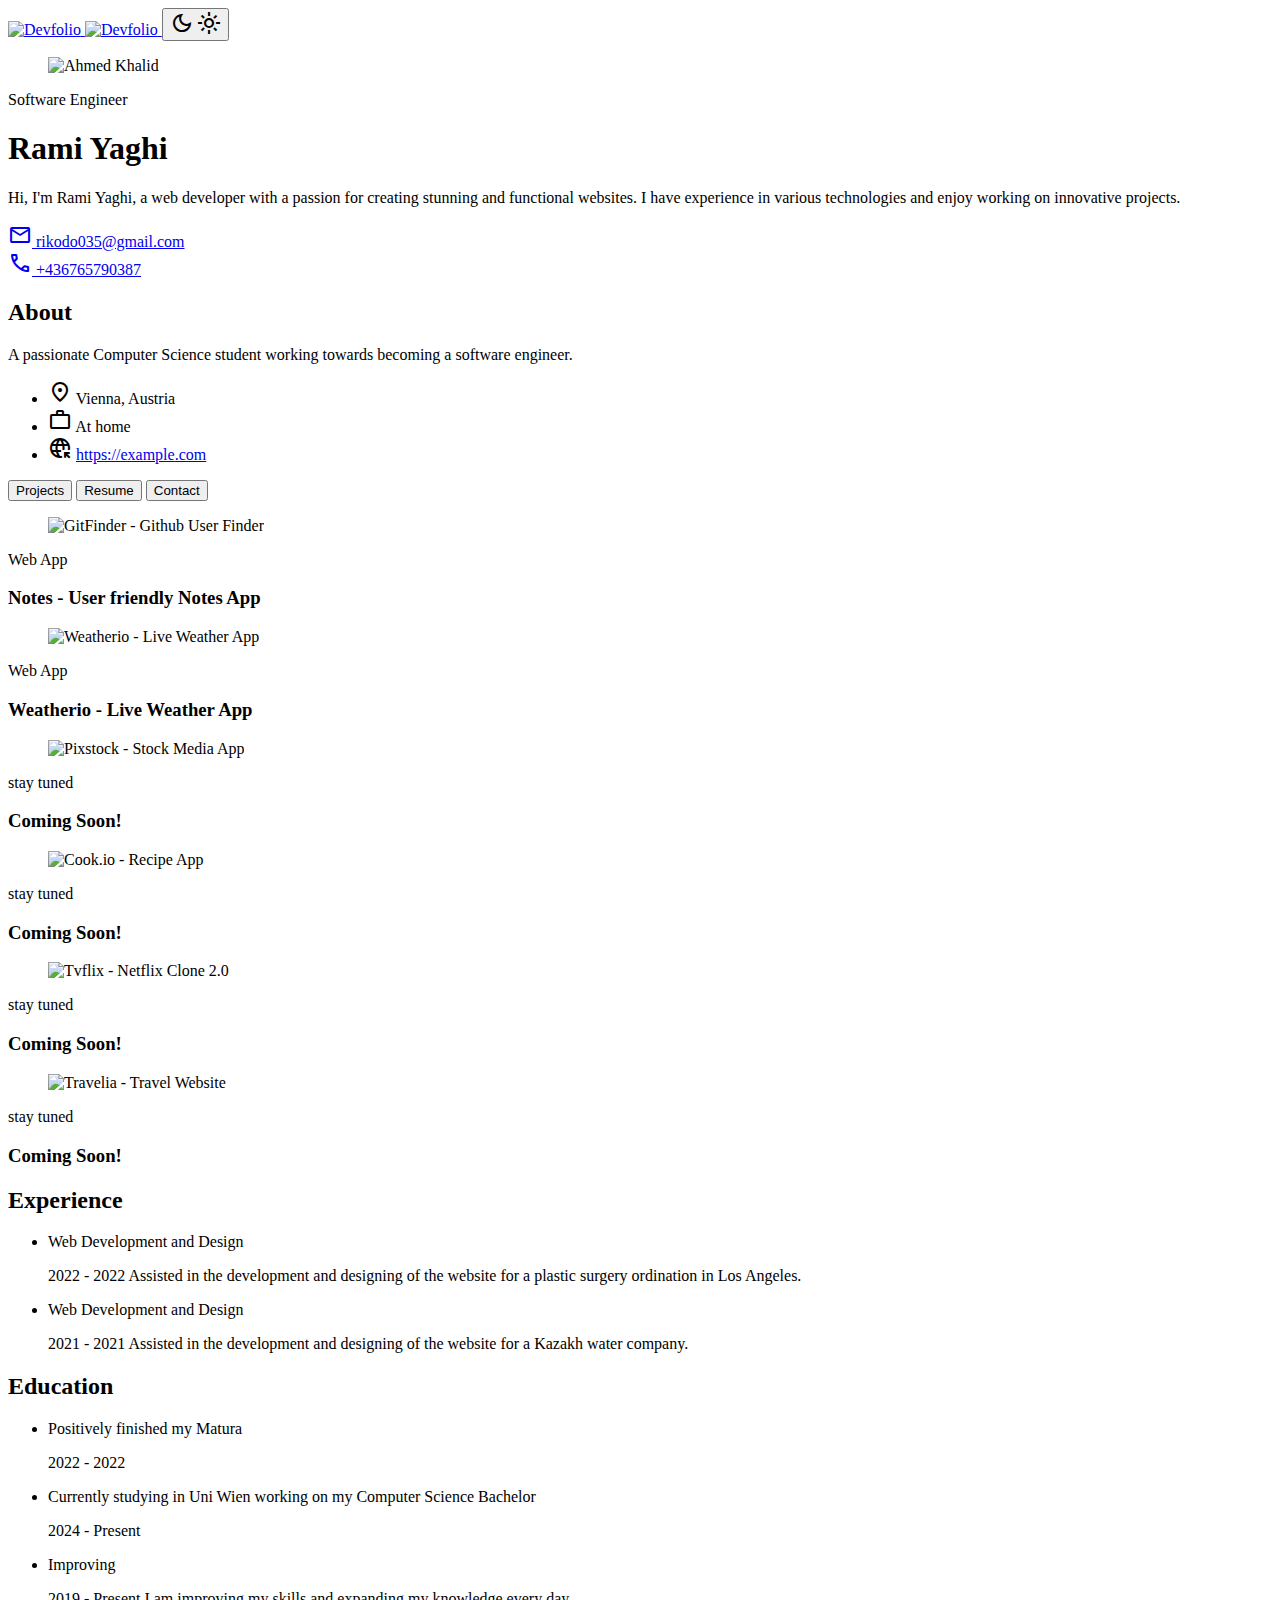
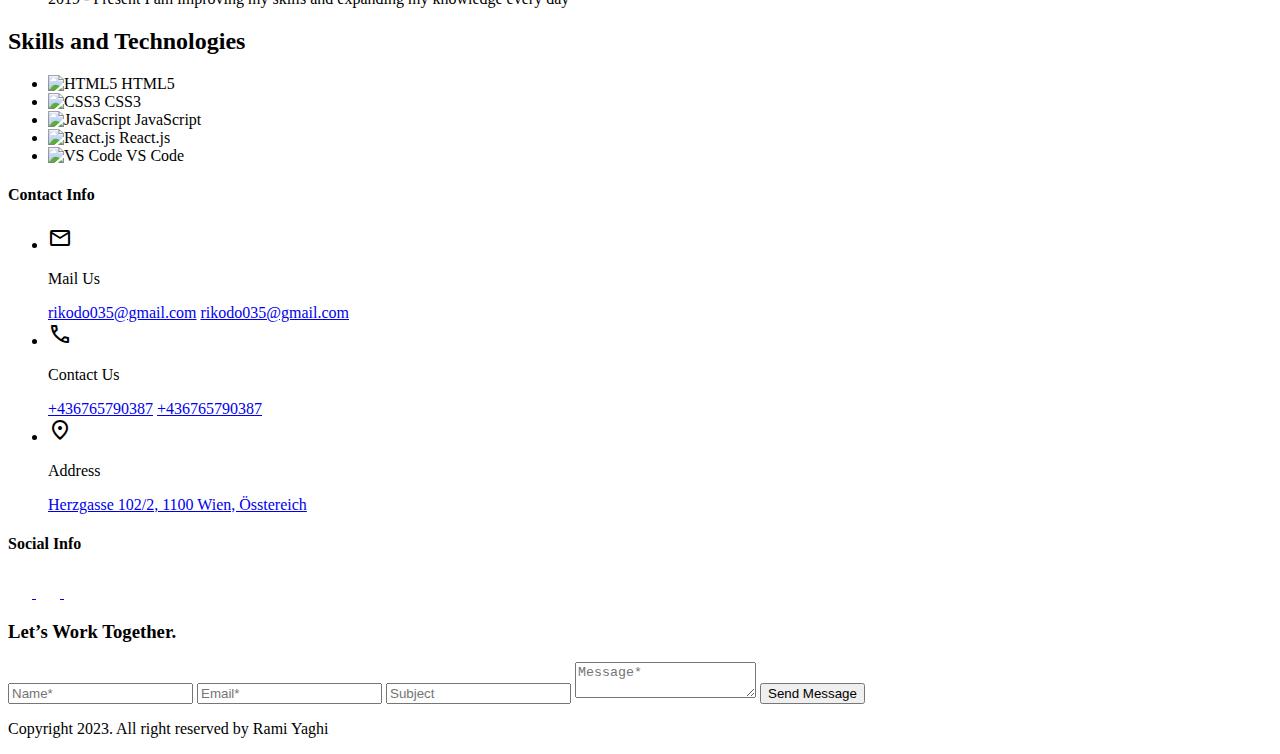
==== index.html @ af537afa "Add files via upload" ====
<!DOCTYPE html>
<html lang="en" data-theme="dark">

<head>
  <meta charset=" UTF-8">
  <meta name="viewport" content="width=device-width, initial-scale=1.0">

  <!-- 
    - meta tags
  -->
  <title>Devfolio - A software engineer portfolio</title>
  <meta name="title" content="Devfolio - A software engineer portfolio">
  <meta name="description" content="This is a personal portfolio made by Rami Yaghi">

  <!-- 
    - favicon
  -->
  <link rel="shortcut icon" href="./favicon.svg" type="image/svg+xml">

  <!-- 
    - google font link
  -->
  <link rel="preconnect" href="https://fonts.googleapis.com">
  <link rel="preconnect" href="https://fonts.gstatic.com" crossorigin>
  <link
    href="https://fonts.googleapis.com/css2?family=Noto+Sans:wght@400;500&family=Open+Sans:wght@400;500&display=swap"
    rel="stylesheet">

  <!-- 
    - material icon link
  -->
  <link rel="stylesheet"
    href="https://fonts.googleapis.com/css2?family=Material+Symbols+Outlined:opsz,wght,FILL,GRAD@24,400,0,0" />

  <!-- 
    - custom css link
  -->
  <link rel="stylesheet" href="./css/style.css">

</head>

<body>

  <!-- 
    - #TOP BAR
  -->

  <header class="topbar">

    <a href="#" class="logo">
      <img src="./assets/images/Logo_dark.png" alt="Devfolio" width="145" height="32" class="dark">
      <img src="./assets/images/Logo_light.png" alt="Devfolio" width="145" height="32" class="light">
    </a>

    <button class="icon-btn theme-btn" data-theme-btn>
      <span class="material-symbols-outlined dark" aria-hidden="true"> dark_mode </span>
      <span class="material-symbols-outlined light" aria-hidden="true"> light_mode </span>

      <div class="state-layer"></div>
    </button>

  </header>





  <main>
    <article>

      <!-- 
        - #HERO
      -->

      <section class="section hero">
        <div class="container">

          <figure class="hero-banner img-holder" style="--width: 240; --height: 240;">
            <img src="./20231201_135556.jpg" width="240" height="240" alt="Ahmed Khalid" class="img-cover">
          </figure>

          <div class="hero-content">

            <span class="label-large section-subtitle">Software Engineer</span>

            <h1 class="display-small">Rami Yaghi</h1>

            <p class="body-large section-text">
              Hi, I'm Rami Yaghi, a web developer with a passion for creating stunning and functional websites. I have experience in various technologies and enjoy working on innovative projects.
            </p>

            <div class="btn-wrapper">

              <a href="mailto:rikodo035@gmail.com" class="chip">
                <span class="material-symbols-outlined" aria-hidden="true"> mail </span>

                <span class="label-large">rikodo035@gmail.com</span>

                <div class="state-layer"></div>
              </a>

              <a href="tel:+436765790387" class="chip">
                <span class="material-symbols-outlined" aria-hidden="true"> call </span>

                <span class="label-large">+436765790387</span>

                <div class="state-layer"></div>
              </a>

            </div>

          </div>

        </div>
      </section>



      <!-- 
        - #MAIN CONTENT
      -->

      <div class="article">

        <div class="about-card">

          <h2 class="card-title title-medium">About</h2>

          <p class="body-medium card-text">
            A passionate Computer Science student working towards becoming a software engineer.
          </p>

          <ul class="about-list">

            <li class="list-item">
              <span class="material-symbols-outlined" aria-hidden="true"> location_on </span>

              <span class="label-medium">Vienna, Austria</span>
            </li>

            <li class="list-item">
              <span class="material-symbols-outlined" aria-hidden="true"> work </span>

              <span class="label-medium">At home</span>
            </li>

            <li class="list-item">
              <span class="material-symbols-outlined" aria-hidden="true"> captive_portal </span>

              <a href="https://example.com" class="label-medium">https://example.com</a>
            </li>

          </ul>

        </div>

        <div>

          <!-- 
            - #PRIMARY TABS
          -->

          <div class="primary-tabs">

            <button class="tab-btn active" data-tab-btn="project">
              <span class="tab-text title-small">Projects</span>

              <div class="state-layer"></div>
            </button>

            <button class="tab-btn" data-tab-btn="resume">
              <span class="tab-text title-small">Resume</span>

              <div class="state-layer"></div>
            </button>

            <button class="tab-btn" data-tab-btn="contact">
              <span class="tab-text title-small">Contact</span>

              <div class="state-layer"></div>
            </button>

          </div>





          <!-- 
            - #PORJECT
          -->

          <section class="section tab-content active" data-tab-content="project">
            <div class="container">

              <div class="project-list">

                <div class="card">

                  <figure class="card-banner img-holder" style="--width: 334; --height: 180;">
                    <img src="notes screenshot.png" alt="GitFinder - Github User Finder" width="334"
                      height="180" class="img-cover">
                  </figure>

                  <div class="card-content">
                    <span class="label-large card-subtitle">Web App</span>

                    <h3 class="title-large card-title">Notes - User friendly Notes App</h3>
                  </div>

                  <a href="Notekeeperr/index.html" class="state-layer"></a>

                </div>

                <div class="card">

                  <figure class="card-banner img-holder" style="--width: 334; --height: 180;">
                    <img src="Screenshot 2024-06-15 194750.png" alt="Weatherio - Live Weather App" width="334" height="180"
                      class="img-cover">
                  </figure>

                  <div class="card-content">
                    <span class="label-large card-subtitle">Web App</span>

                    <h3 class="title-large card-title">Weatherio - Live Weather App</h3>
                  </div>

                  <a href="weatherio/index.html" class="state-layer"></a>

                </div>

                <div class="card">

                  <figure class="card-banner img-holder" style="--width: 334; --height: 180;">
                    <img src="coming soon.jpg" alt="Pixstock - Stock Media App" width="334" height="180"
                      class="img-cover">
                  </figure>

                  <div class="card-content">
                    <span class="label-large card-subtitle">stay tuned</span>

                    <h3 class="title-large card-title">Coming Soon!</h3>
                  </div>

                  <a href="#" class="state-layer"></a>

                </div>

                <div class="card">

                  <figure class="card-banner img-holder" style="--width: 334; --height: 180;">
                    <img src="coming soon.jpg" alt="Cook.io - Recipe App" width="334" height="180"
                      class="img-cover">
                  </figure>

                  <div class="card-content">
                    <span class="label-large card-subtitle">stay tuned</span>

                    <h3 class="title-large card-title">Coming Soon!</h3>
                  </div>

                  <a href="#" class="state-layer"></a>

                </div>

                <div class="card">

                  <figure class="card-banner img-holder" style="--width: 334; --height: 180;">
                    <img src="coming soon.jpg" alt="Tvflix - Netflix Clone 2.0" width="334" height="180"
                      class="img-cover">
                  </figure>

                  <div class="card-content">
                    <span class="label-large card-subtitle">stay tuned</span>

                    <h3 class="title-large card-title">Coming Soon!</h3>
                  </div>

                  <a href="#" class="state-layer"></a>

                </div>

                <div class="card">

                  <figure class="card-banner img-holder" style="--width: 334; --height: 180;">
                    <img src="coming soon.jpg" alt="Travelia - Travel Website" width="334" height="180"
                      class="img-cover">
                  </figure>

                  <div class="card-content">
                    <span class="label-large card-subtitle">stay tuned</span>

                    <h3 class="title-large card-title">Coming Soon!</h3>
                  </div>

                  <a href="#" class="state-layer"></a>

                </div>

              </div>

            </div>
          </section>





          <!-- 
            - #RESUME
          -->

          <section class="section tab-content resume-tab" data-tab-content="resume">
            <div class="container">

              <h2 class="section-title title-small">Experience</h2>

              <ul class="list">

                <li class="resume-item">
                  <div class="resume-card">

                    <p class="body-large">Web Development and Design</p>

                    <span class="label-medium card-subtitle">2022 - 2022</span>

                    <span class="body-medium card-text">Assisted in the development and designing of the website for a plastic surgery ordination in Los Angeles.</span>

                  </div>
                </li>

                <li class="resume-item">
                  <div class="resume-card">

                    <p class="body-large">Web Development and Design</p>

                    <span class="label-medium card-subtitle">2021 - 2021</span>

                    <span class="body-medium card-text">
                      Assisted in the development and designing of the website for a Kazakh water company.
                    </span>

                  </div>
                </li>

              </ul>

              <h2 class="section-title title-small">Education</h2>

              <ul class="list">

                <li class="resume-item">
                  <div class="resume-card">

                    <p class="body-large">
                      Positively finished my Matura
                    </p>

                    <span class="label-medium card-subtitle">2022 - 2022</span>

                  </div>
                </li>

                <li class="resume-item">
                  <div class="resume-card">

                    <p class="body-large">
                     Currently studying in Uni Wien working on my Computer Science Bachelor
                    </p>

                    <span class="label-medium card-subtitle">2024 - Present</span>

                  </div>
                </li>

                <li class="resume-item">
                  <div class="resume-card">

                    <p class="body-large">
                      Improving
                    </p>

                    <span class="label-medium card-subtitle">2019 - Present</span>

                    <span class="body-medium card-text">I am improving my skills and expanding my knowledge every day</span>

                  </div>
                </li>

              </ul>

              <h2 class="section-title title-small">Skills and Technologies</h2>

              <ul class="resume-bottom-list">

                <li class="resume-bottom-item">
                  <img src="./assets/images/html5.svg" width="28" height="28" loading="lazy" alt="HTML5" class="icon">

                  <span class="label-medium">HTML5</span>
                </li>

                <li class="resume-bottom-item">
                  <img src="./assets/images/css3.svg" width="28" height="28" loading="lazy" alt="CSS3" class="icon">

                  <span class="label-medium">CSS3</span>
                </li>

                <li class="resume-bottom-item">
                  <img src="./assets/images/javascript.svg" width="28" height="28" loading="lazy" alt="JavaScript"
                    class="icon">

                  <span class="label-medium">JavaScript</span>
                </li>

                <li class="resume-bottom-item">
                  <img src="./assets/images/react.js.svg" width="28" height="28" loading="lazy" alt="React.js"
                    class="icon">

                  <span class="label-medium">React.js</span>
                </li>

                <!--

                <li class="resume-bottom-item">
                  <img src="./assets/images/node.js.svg" width="28" height="28" loading="lazy" alt="Node.js"
                    class="icon">

                  <span class="label-medium">Node.js</span>
                </li>

                <li class="resume-bottom-item">
                  <img src="./assets/images/github.svg" width="28" height="28" loading="lazy" alt="GitHub" class="icon">

                  <span class="label-medium">GitHub</span>
                </li>

                <li class="resume-bottom-item">
                  <img src="./assets/images/mongoDB.svg" width="28" height="28" loading="lazy" alt="MongoDB"
                    class="icon">

                  <span class="label-medium">MongoDB</span>
                </li>

                -->

                <li class="resume-bottom-item">
                  <img src="./assets/images/VS_code.svg" width="28" height="28" loading="lazy" alt="VS Code"
                    class="icon">

                  <span class="label-medium">VS Code</span>
                </li>

              </ul>

            </div>
          </section>





          <!-- 
            - #CONTACT
          -->

          <section class="section tab-content contact-tab" data-tab-content="contact">
            <div class="container">

              <div class="contact-info">

                <h4 class="section-title title-small">Contact Info</h4>

                <ul class="contact-info-list">

                  <li class="contact-info-item">

                    <div class="icon-box">
                      <span class="material-symbols-outlined" aria-hidden="true"> mail </span>
                    </div>

                    <div class="info-content">

                      <p class="label-small info-title">Mail Us</p>

                      <a href="mailto:khalid@techgulf.com" class="label-small info-text">rikodo035@gmail.com</a>

                      <a href="mailto:khalid@service.com" class="label-small info-text">rikodo035@gmail.com</a>

                    </div>

                  </li>

                  <li class="contact-info-item">

                    <div class="icon-box">
                      <span class="material-symbols-outlined" aria-hidden="true"> call </span>
                    </div>

                    <div class="info-content">

                      <p class="label-small info-title">Contact Us</p>

                      <a href="tel:+2382395632498" class="label-small info-text">+436765790387</a>

                      <a href="tel:+2323982609238" class="label-small info-text">+436765790387</a>

                    </div>

                  </li>

                  <li class="contact-info-item">

                    <div class="icon-box">
                      <span class="material-symbols-outlined" aria-hidden="true"> location_on </span>
                    </div>

                    <div class="info-content">

                      <p class="label-small info-title">Address</p>

                      <a href="#" class="label-small info-text">Herzgasse 102/2, 1100 Wien, Össtereich</a>

                    </div>

                  </li>

                </ul>

                <h4 class="title-small">Social Info</h4>

                <div class="social-list">

                  <a href="#" class="social-item">
                    <svg width="24" height="24" viewBox="0 0 24 24" fill="none" xmlns="http://www.w3.org/2000/svg">
                      <path
                        d="M0.473114 19.5949C2.71038 21.0092 5.30432 21.7567 7.95111 21.7499C11.8611 21.7499 15.4441 20.2479 18.0411 17.5209C20.5261 14.9109 21.8931 11.4039 21.8251 7.84489C22.7671 7.03889 23.8751 5.49989 23.8751 3.99989C23.8752 3.86772 23.8403 3.73787 23.7741 3.6235C23.7078 3.50914 23.6125 3.41431 23.4978 3.34864C23.3831 3.28296 23.253 3.24876 23.1209 3.24951C22.9887 3.25026 22.8591 3.28592 22.7451 3.35289C21.8601 3.87289 21.0531 4.00889 20.2231 3.77589C18.5281 2.12389 16.0051 1.77589 13.8791 2.92189C12.0211 3.92189 10.9881 5.75189 11.0811 7.75189C7.93042 7.36754 5.04621 5.79215 3.02011 3.34889C2.94318 3.2558 2.8449 3.18267 2.73363 3.13571C2.62237 3.08875 2.50141 3.06936 2.38104 3.07917C2.26067 3.08899 2.14445 3.12773 2.04226 3.1921C1.94008 3.25647 1.85495 3.34456 1.79411 3.44889C0.820114 5.11689 0.830114 7.04989 1.67711 8.61089C1.49365 8.6414 1.32712 8.73647 1.20757 8.87894C1.08802 9.02141 1.02331 9.20191 1.02511 9.38789C1.02767 10.147 1.19358 10.8967 1.51159 11.5861C1.8296 12.2754 2.29225 12.8882 2.86811 13.3829C2.7659 13.481 2.69361 13.6061 2.65963 13.7436C2.62564 13.8811 2.63136 14.0255 2.67611 14.1599C2.92094 14.8903 3.31964 15.5596 3.84529 16.1227C4.37094 16.6857 5.0113 17.1295 5.72311 17.4239C4.24373 18.1297 2.59555 18.4049 0.967114 18.2179C0.183114 18.1119 -0.203886 19.1659 0.473114 19.5949ZM8.15611 17.6809C8.71711 17.2499 8.41912 16.3519 7.71511 16.3369C7.11476 16.3242 6.5254 16.1734 5.99268 15.8963C5.45995 15.6192 4.99818 15.2232 4.64311 14.7389C4.989 14.7179 5.33198 14.663 5.66711 14.5749C6.42811 14.3689 6.39211 13.2709 5.61911 13.1159C4.94279 12.9805 4.31525 12.6659 3.80211 12.205C3.28896 11.7441 2.90906 11.1539 2.70211 10.4959C3.07911 10.5889 3.46311 10.6409 3.84611 10.6479C4.60511 10.6519 4.89211 9.67889 4.27311 9.27189C2.87811 8.35289 2.28311 6.72989 2.67711 5.20389C5.13146 7.68603 8.42756 9.15727 11.9141 9.32689C12.0298 9.33266 12.1453 9.3115 12.2515 9.26508C12.3577 9.21866 12.4516 9.14824 12.5259 9.05937C12.6003 8.97049 12.653 8.86558 12.6799 8.75288C12.7068 8.64018 12.7072 8.52277 12.6811 8.40989C12.2061 6.35089 13.3561 4.90789 14.5911 4.24289C15.8131 3.58289 17.7751 3.37689 19.2791 4.95489C19.7261 5.42589 21.2341 5.44389 22.0011 5.26489C21.6571 5.91289 21.1281 6.52789 20.6331 6.87389C20.5293 6.9466 20.4455 7.04444 20.3897 7.15829C20.3339 7.27213 20.3079 7.39826 20.3141 7.52489C20.4751 10.8099 19.2511 14.0759 16.9561 16.4849C14.6441 18.9119 11.4471 20.2489 7.95211 20.2489C6.56211 20.2489 5.19911 20.0229 3.91111 19.5869C5.45111 19.2889 6.91411 18.6369 8.15611 17.6809Z"
                        style="fill: var(--on-surface-variant)" />
                    </svg>

                  </a>

                  <a href="#" class="social-item">
                    <svg width="24" height="24" viewBox="0 0 24 24" fill="none" xmlns="http://www.w3.org/2000/svg">
                      <g clip-path="url(#clip0_66_1649)">
                        <path
                          d="M0.184072 10.462C-0.594929 15.368 1.58507 21.285 8.30707 23.468C8.42707 23.49 8.53807 23.5 8.64207 23.5C9.42407 23.5 9.96207 22.918 9.96207 22.2C9.86507 21.677 10.3451 19.558 9.04207 19.843C6.52307 20.379 6.22107 18.972 5.83707 18.236C6.92307 19.63 8.55507 19.595 9.78607 19.055C10.4691 18.755 10.1121 17.991 10.4361 17.712C10.5468 17.6167 10.6273 17.4911 10.6677 17.3507C10.7081 17.2103 10.7065 17.0611 10.6633 16.9216C10.6201 16.782 10.537 16.6581 10.4244 16.5651C10.3117 16.4721 10.1743 16.414 10.0291 16.398C7.71507 16.143 5.57207 15.397 5.57207 11.696C5.57207 9.52797 7.07707 9.33397 6.66207 8.42697C6.64707 8.39397 6.32907 7.67297 6.61707 6.57797C8.03607 6.83997 8.68907 7.85797 9.37007 7.67497C11.0571 7.21497 12.9141 7.21497 14.6001 7.67497C15.3041 7.86397 15.8071 6.87397 17.3381 6.57197C17.7791 8.22597 16.8651 8.62997 17.4411 9.24897C18.0731 9.92897 18.3941 10.752 18.3941 11.696C18.3941 17.26 13.6771 15.653 13.2931 16.916C13.2501 17.0565 13.2495 17.2065 13.2913 17.3474C13.3331 17.4882 13.4155 17.6136 13.5281 17.708C14.1381 18.221 14.0581 19.538 13.9931 20.597C13.9261 21.695 13.8681 22.642 14.4751 23.176C14.6891 23.366 15.0701 23.569 15.7591 23.429C22.3931 21.298 24.5891 15.407 23.8221 10.512C21.7261 -2.85603 2.29607 -2.84003 0.184072 10.462ZM8.45407 21.44L8.45807 21.945C7.95288 21.7709 7.46008 21.5628 6.98307 21.322C7.40807 21.431 7.89607 21.478 8.45407 21.44ZM8.82407 17.74L8.80907 17.82C7.95607 18.072 7.30007 17.821 6.85207 17.068L6.85107 17.066C7.53107 17.43 8.23207 17.626 8.82407 17.74ZM12.0001 1.99997C23.8331 1.99997 26.5021 18.267 15.4691 21.941C15.4311 21.644 15.4661 21.084 15.4901 20.689C15.5481 19.738 15.6161 18.63 15.2771 17.704C20.3651 16.645 20.7901 11.058 18.8311 8.56897C19.0741 7.61697 18.9761 5.37997 18.1021 5.10597C17.8961 5.04097 16.7971 4.80197 14.6651 6.14297C12.9023 5.72648 11.0668 5.72648 9.30407 6.14297C8.24007 5.47597 5.84207 4.39097 5.38207 5.54297C4.84807 6.88497 4.97507 7.96997 5.13407 8.57297C3.39507 10.777 3.91607 14.467 5.66807 16.199C4.67507 15.724 3.30707 15.562 3.01207 16.513C2.68907 17.55 3.92407 17.424 4.69107 19.317C4.76407 19.553 4.89907 19.83 5.10607 20.105C-1.70493 14.54 1.58107 1.99997 12.0001 1.99997Z"
                          style="fill: var(--on-surface-variant)" />
                      </g>
                      <defs>
                        <clipPath id="clip0_66_1649">
                          <rect width="24" height="24" fill="white" />
                        </clipPath>
                      </defs>
                    </svg>

                  </a>

                  <a href="#" class="social-item">
                    <svg width="24" height="24" viewBox="0 0 24 24" fill="none" xmlns="http://www.w3.org/2000/svg">
                      <g clip-path="url(#clip0_66_1657)">
                        <mask id="mask0_66_1657" style="mask-type:luminance" maskUnits="userSpaceOnUse" x="0" y="0"
                          width="24" height="24">
                          <path d="M0 7.05719e-05H23.9999V24H0V7.05719e-05Z" fill="white" />
                        </mask>
                        <g mask="url(#mask0_66_1657)">
                          <path
                            d="M23.062 12C23.0596 12.9866 23.0485 13.9731 23.035 14.9596C23.0187 16.1498 23.0003 17.3405 22.7018 18.5103C22.3888 19.7371 21.7715 20.795 20.811 21.5783C19.7989 22.4036 18.5755 22.8375 17.2552 22.9178C15.5039 23.0243 13.7519 23.0664 12 23.0622C10.248 23.0664 8.496 23.0243 6.7448 22.9178C5.42443 22.8375 4.20109 22.4036 3.18897 21.5783C2.2285 20.795 1.61116 19.7371 1.29813 18.5103C0.999629 17.3405 0.981255 16.1498 0.964989 14.9596C0.951489 13.9731 0.940285 12.9866 0.937988 12C0.940285 11.0135 0.951489 10.0269 0.964989 9.04045C0.981255 7.85025 0.999629 6.65954 1.29813 5.48973C1.61116 4.26301 2.2285 3.20505 3.18897 2.42182C4.20109 1.59644 5.42443 1.16262 6.7448 1.08232C8.496 0.97582 10.248 0.933726 12 0.937851C13.7519 0.933726 15.5039 0.97582 17.2552 1.08232C18.5755 1.16262 19.7989 1.59644 20.811 2.42182C21.7715 3.20505 22.3888 4.26301 22.7018 5.48973C23.0003 6.65954 23.0187 7.85025 23.035 9.04045C23.0485 10.0269 23.0596 11.0135 23.062 12Z"
                            style="stroke: var(--on-surface-variant)" stroke-width="1.5" stroke-miterlimit="10" />
                          <path
                            d="M16.875 12C16.875 14.7183 14.6714 16.9219 11.9531 16.9219C9.23484 16.9219 7.03125 14.7183 7.03125 12C7.03125 9.28174 9.23484 7.07815 11.9531 7.07815C14.6714 7.07815 16.875 9.28174 16.875 12Z"
                            style="stroke: var(--on-surface-variant)" stroke-width="1.5" stroke-miterlimit="10" />
                          <path
                            d="M19.875 5.67188C19.875 6.4485 19.2454 7.07812 18.4687 7.07812C17.6921 7.07812 17.0625 6.4485 17.0625 5.67188C17.0625 4.89526 17.6921 4.26563 18.4687 4.26563C19.2454 4.26563 19.875 4.89526 19.875 5.67188Z"
                            style="fill: var(--on-surface-variant)" />
                        </g>
                      </g>
                      <defs>
                        <clipPath id="clip0_66_1657">
                          <rect width="24" height="24" fill="white" />
                        </clipPath>
                      </defs>
                    </svg>
                  </a>

                </div>

              </div>

              <div class="contact-form">

                <h3 class="title-large">Let’s Work Together.</h3>

                <form action="" method="post" class="input-wrapper">

                  <input type="text" name="name" placeholder="Name*" required class="input-field">

                  <input type="email" name="email" placeholder="Email*" required class="input-field">

                  <input type="text" name="subject" placeholder="Subject" class="input-field">

                  <textarea name="message" placeholder="Message*" required class="textarea"></textarea>

                  <button class="btn" type="submit">
                    <span class="label-large">Send Message</span>

                    <div class="state-layer"></div>
                  </button>

                </form>

              </div>

            </div>
          </section>

        </div>

      </div>

    </article>
  </main>





  <!-- 
    - #FOOTER
  -->

  <footer class="footer">
    <div class="container">

      <p class="body-medium">Copyright 2023. All right reserved by Rami Yaghi</p>

    </div>
  </footer>





  <!-- 
    - custom js link
  -->
  <script src="./js/script.js"></script>

</body>

</html>
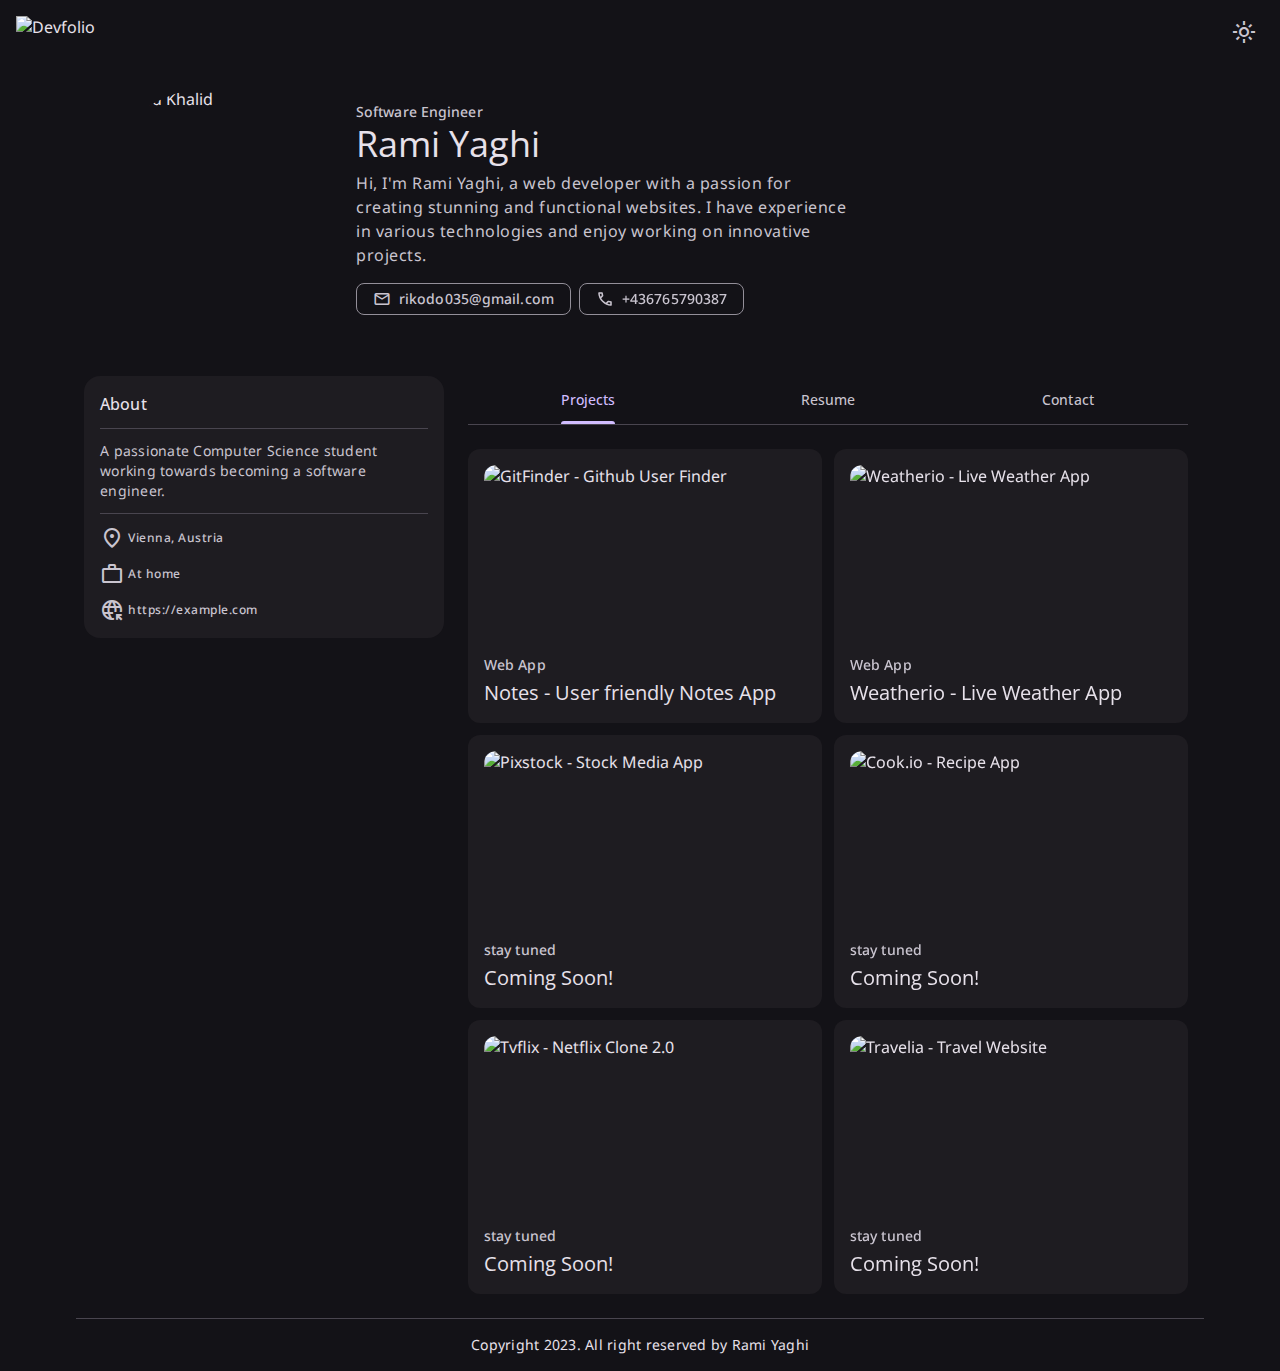
==== commit 44841cb8: "Update index.html" ====
--- a/index.html
+++ b/index.html
@@ -35,7 +35,7 @@
   <!-- 
     - custom css link
   -->
-  <link rel="stylesheet" href="./css/style.css">
+  <link rel="stylesheet" href="style.css">
 
 </head>
 
@@ -647,4 +647,4 @@
 
 </body>
 
-</html>+</html>
--- a/style.css
+++ b/style.css
@@ -0,0 +1,881 @@
+/*-----------------------------------*\
+  #style.css
+\*-----------------------------------*/
+
+
+
+
+
+
+/*-----------------------------------*\
+  #CUSTOM PROPERTY
+\*-----------------------------------*/
+
+:root {
+
+  /**
+   * COLORS
+   */
+
+  /* light theme */
+  --background-light: hsl(293, 100%, 98%);
+  --on-background-light: hsl(264, 8%, 12%);
+  --surface-light: hsl(293, 100%, 98%);
+  --on-surface-light: hsl(264, 8%, 12%);
+  --on-surface-variant-light: hsl(264, 7%, 29%);
+  --surface-container-low-light: hsl(278, 44%, 96%);
+  --surface-container-light: hsl(276, 38%, 95%);
+  --surface-bright-light: hsl(293, 100%, 98%);
+  --primary-light: hsl(256, 34%, 48%);
+  --on-primary-light: hsl(0, 0%, 100%);
+  --outline-light: hsl(270, 4%, 47%);
+  --outline-variant-light: hsl(270, 11%, 79%);
+
+  /* dark theme */
+  --background-dark: hsl(260, 14%, 8%);
+  --on-background-dark: hsl(280, 17%, 90%);
+  --surface-dark: hsl(260, 14%, 8%);
+  --on-surface-dark: hsl(280, 17%, 90%);
+  --on-surface-variant-dark: hsl(270, 11%, 79%);
+  --surface-container-low-dark: hsl(264, 8%, 12%);
+  --surface-container-dark: hsl(257, 10%, 14%);
+  --surface-bright-dark: hsl(270, 5%, 23%);
+  --primary-dark: hsl(258, 100%, 87%);
+  --on-primary-dark: hsl(259, 58%, 28%);
+  --outline-dark: hsl(264, 5%, 58%);
+  --outline-variant-dark: hsl(264, 7%, 29%);
+
+  /**
+   * TYPOGRAPHY
+   */
+
+  /* font family */
+  --font-primary: 'Open Sans', sans-serif;
+  --font-secondary: 'Noto Sans', sans-serif;
+
+  /* font size */
+  --base-font-size: 62.5%;
+  --display-large: 5.7rem;
+  --display-medium: 4.5rem;
+  --display-small: 3.6rem;
+  --headline-large: 3.2rem;
+  --headline-medium: 2.8rem;
+  --headline-small: 2.4rem;
+  --title-large: 2rem;
+  --title-medium: 1.6rem;
+  --title-small: 1.4rem;
+  --label-large: 1.4rem;
+  --label-medium: 1.2rem;
+  --label-small: 1.1rem;
+  --body-large: 1.6rem;
+  --body-medium: 1.4rem;
+  --body-small: 1.2rem;
+
+  /* font weight */
+  --weight-regular: 400;
+  --weight-medium: 500;
+
+  /**
+   * BORDER RADIUS
+   */
+
+  --radius-extra-small: 4px;
+  --radius-small: 8px;
+  --radius-medium: 12px;
+  --radius-large: 16px;
+  --radius-full: 500px;
+  --radius-circle: 50%;
+
+  /**
+   * BOX SHADOW
+   */
+
+  --elevation-1: 0px 1px 3px 1px #00000026, 0px 1px 2px 0px #0000004d;
+
+  /**
+   * OTHER
+   */
+
+  --section-padding: 24px;
+  --top-bar-height: 64px;
+
+}
+
+[data-theme="light"] {
+
+  color-scheme: light;
+
+  --background: var(--background-light);
+  --on-background: var(--on-background-light);
+  --surface: var(--surface-light);
+  --on-surface: var(--on-surface-light);
+  --on-surface-variant: var(--on-surface-variant-light);
+  --surface-container-low: var(--surface-container-low-light);
+  --surface-container: var(--surface-container-light);
+  --surface-bright: var(--surface-bright-light);
+  --primary: var(--primary-light);
+  --on-primary: var(--on-primary-light);
+  --outline: var(--outline-light);
+  --outline-variant: var(--outline-variant-light);
+
+}
+
+[data-theme="dark"] {
+
+  color-scheme: dark;
+
+  --background: var(--background-dark);
+  --on-background: var(--on-background-dark);
+  --surface: var(--surface-dark);
+  --on-surface: var(--on-surface-dark);
+  --on-surface-variant: var(--on-surface-variant-dark);
+  --surface-container-low: var(--surface-container-low-dark);
+  --surface-container: var(--surface-container-dark);
+  --surface-bright: var(--surface-bright-dark);
+  --primary: var(--primary-dark);
+  --on-primary: var(--on-primary-dark);
+  --outline: var(--outline-dark);
+  --outline-variant: var(--outline-variant-dark);
+
+}
+
+@media (prefers-reduced-motion: no-preference) {
+
+  :root {
+
+    /**
+     * TRANSITION
+     */
+
+    /* duration */
+    --motion-duration-short-1: 100ms;
+
+    /* easing */
+    --motion-easing-linear: cubic-bezier(0, 0, 1, 1);
+
+  }
+
+}
+
+
+
+
+
+/*-----------------------------------*\
+  #RESET
+\*-----------------------------------*/
+
+*,
+*::before,
+*::after {
+  margin: 0;
+  padding: 0;
+  box-sizing: border-box;
+}
+
+li { list-style: none; }
+
+a,
+img,
+span,
+input,
+button,
+textarea { display: block; }
+
+a {
+  color: inherit;
+  text-decoration: none;
+}
+
+img { height: auto; }
+
+input,
+button,
+textarea {
+  background: none;
+  border: none;
+  font: inherit;
+}
+
+input,
+textarea { width: 100%; }
+
+button { cursor: pointer; }
+
+textarea { resize: none; }
+
+html {
+  font-family: var(--font-secondary);
+  font-size: var(--base-font-size);
+  scroll-behavior: smooth;
+}
+
+body {
+  background-color: var(--background);
+  color: var(--on-background);
+  font-size: var(--body-large);
+}
+
+
+
+
+
+/*-----------------------------------*\
+  #TYPOGRAPHY
+\*-----------------------------------*/
+
+.display-large {
+  font-family: var(--font-primary);
+  font-size: var(--display-large);
+  font-weight: var(--weight-regular);
+  line-height: 64px;
+  letter-spacing: -0.25px;
+}
+
+.display-medium {
+  font-family: var(--font-primary);
+  font-size: var(--display-medium);
+  font-weight: var(--weight-regular);
+  line-height: 52px;
+}
+
+.display-small {
+  font-family: var(--font-primary);
+  font-size: var(--display-small);
+  font-weight: var(--weight-regular);
+  line-height: 44px;
+}
+
+.headline-large {
+  font-family: var(--font-primary);
+  font-size: var(--headline-large);
+  font-weight: var(--weight-regular);
+  line-height: 40px;
+}
+
+.headline-medium {
+  font-family: var(--font-primary);
+  font-size: var(--headline-medium);
+  font-weight: var(--weight-regular);
+  line-height: 36px;
+}
+
+.headline-small {
+  font-family: var(--font-primary);
+  font-size: var(--headline-small);
+  font-weight: var(--weight-regular);
+  line-height: 32px;
+}
+
+.title-large {
+  font-family: var(--font-primary);
+  font-size: var(--title-large);
+  font-weight: var(--weight-regular);
+  line-height: 28px;
+}
+
+.title-medium {
+  font-family: var(--font-primary);
+  font-size: var(--title-medium);
+  font-weight: var(--weight-medium);
+  line-height: 24px;
+  letter-spacing: 0.15px;
+}
+
+.title-small {
+  font-family: var(--font-primary);
+  font-size: var(--title-small);
+  font-weight: var(--weight-medium);
+  line-height: 20px;
+  letter-spacing: 0.1px;
+}
+
+.body-large {
+  font-size: var(--body-large);
+  font-weight: var(--weight-regular);
+  line-height: 24px;
+  letter-spacing: 0.5px;
+}
+
+.body-medium {
+  font-size: var(--body-medium);
+  font-weight: var(--weight-regular);
+  line-height: 20px;
+  letter-spacing: 0.25px;
+}
+
+.body-small {
+  font-size: var(--body-small);
+  font-weight: var(--weight-regular);
+  line-height: 16px;
+  letter-spacing: 0.4px;
+}
+
+.label-large {
+  font-size: var(--label-large);
+  font-weight: var(--weight-medium);
+  line-height: 20px;
+  letter-spacing: 0.1px;
+}
+
+.label-medium {
+  font-size: var(--label-medium);
+  font-weight: var(--weight-medium);
+  line-height: 16px;
+  letter-spacing: 0.5px;
+}
+
+.label-small {
+  font-size: var(--label-small);
+  font-weight: var(--weight-medium);
+  line-height: 16px;
+  letter-spacing: 0.5px;
+}
+
+
+
+
+
+/*-----------------------------------*\
+  #REUSED STYLE
+\*-----------------------------------*/
+
+.material-symbols-outlined {
+  width: 1em;
+  height: 1em;
+  display: block;
+  font-variation-settings: 
+  'FILL' 0,
+  'wght' 400,
+  'GRAD' 0,
+  'opsz' 24;
+}
+
+:has(> .state-layer) {
+  position: relative;
+  overflow: hidden;
+  z-index: 1;
+}
+
+.state-layer {
+  position: absolute;
+  inset: 0;
+  background-color: var(--state-layer-bg);
+  transition: var(--motion-duration-short-1) var(--motion-easing-linear);
+  opacity: 0;
+}
+
+:has(> .state-layer):hover .state-layer { opacity: 0.08; }
+
+:has(> .state-layer):is(:focus, :focus-visible, :active) .state-layer {
+  opacity: 0.12;
+}
+
+.section { padding-block: var(--section-padding); }
+
+.container { padding-inline: 16px; }
+
+.img-holder {
+  aspect-ratio: var(--width) / var(--height);
+  background-color: transparent;
+  overflow: hidden;
+}
+
+.img-cover {
+  width: 100%;
+  height: 100%;
+  object-fit: cover;
+}
+
+.tab-content:not(.active) { display: none; }
+
+.section-title { margin-block-end: 16px; }
+
+
+
+
+
+/*-----------------------------------*\
+  #COMPONENT
+\*-----------------------------------*/
+
+/**
+ * BUTTON
+ */
+
+.icon-btn {
+  width: 40px;
+  height: 40px;
+  display: grid;
+  place-items: center;
+}
+
+.btn {
+  height: 40px;
+  display: grid;
+  place-items: center;
+  padding-inline: 24px;
+  border-radius: var(--radius-full);
+  background-color: var(--primary);
+  color: var(--on-primary);
+  font-weight: var(--weight-medium);
+  overflow: hidden;
+  --state-layer-bg: var(--on-primary);
+}
+
+.btn:hover:not(:focus) { box-shadow: var(--elevation-1); }
+
+
+/**
+ * TAB
+ */
+
+.primary-tabs {
+  background-color: var(--background);
+  margin-block-start: 24px;
+  margin-inline: 16px;
+  display: grid;
+  grid-template-columns: repeat(3, 1fr);
+  justify-content: center;
+  border-block-end: 1px solid var(--outline-variant);
+}
+
+.tab-btn {
+  height: 48px;
+  width: 100%;
+  display: grid;
+  place-content: center;
+  background-color: var(--surface);
+  color: var(--on-surface-variant);
+  --state-layer-bg: var(--on-surface-variant);
+}
+
+.tab-btn.active {
+  color: var(--primary);
+  --state-layer-bg: var(--primary);
+}
+
+.tab-text {
+  position: relative;
+  height: 48px;
+  line-height: 48px;
+}
+
+.tab-text::after {
+  content: "";
+  position: absolute;
+  bottom: 0;
+  left: 0;
+  width: 100%;
+  height: 3px;
+  border-radius: 3px 3px 0 0;
+  background-color: var(--primary);
+  opacity: 0;
+}
+
+.tab-btn.active .tab-text::after { opacity: 1; }
+
+
+/**
+ * CHIP
+ */
+
+.chip {
+  height: 32px;
+  max-width: max-content;
+  display: flex;
+  justify-content: center;
+  align-items: center;
+  gap: 8px;
+  padding-inline: 16px;
+  border: 1px solid var(--outline);
+  border-radius: var(--radius-small);
+  background-color: var(--surface);
+  color: var(--on-surface-variant);
+  --state-layer-bg: var(--on-surface-variant);
+}
+
+.chip .material-symbols-outlined { font-size: 1.8rem; }
+
+
+/**
+ * CARD
+ */
+
+.card {
+  background-color: var(--surface-container-low);
+  border-radius: var(--radius-medium);
+  padding: 16px;
+  display: grid;
+  gap: 16px;
+  --state-layer-bg: var(--on-surface);
+}
+
+.card-banner { border-radius: var(--radius-medium); }
+
+.card-content {
+  display: grid;
+  gap: 4px;
+}
+
+.card-subtitle { color: var(--on-surface-variant); }
+
+.card-title { color: var(--on-surface); }
+
+
+/**
+ * INPUT FIELD
+ */
+
+.input-field,
+.textarea {
+  color: var(--on-surface);
+  padding: 13px 16px;
+  box-shadow: inset 0 0 0 1px var(--outline);
+  border-radius: var(--radius-extra-small);
+  outline: none;
+  transition: box-shadow var(--motion-duration-short-1) var(--motion-easing-linear);
+}
+
+.textarea {
+  height: 120px;
+  padding: 16px;
+}
+
+:where(.input-field, .textarea)::placeholder { color: var(--on-surface-variant); }
+
+:where(.input-field, .textarea):focus { box-shadow: inset 0 0 0 2px var(--primary); }
+
+
+
+
+
+/*-----------------------------------*\
+  #TOP BAR
+\*-----------------------------------*/
+
+.topbar {
+  background-color: var(--background);
+  position: fixed;
+  top: 0;
+  left: 0;
+  width: 100%;
+  height: var(--top-bar-height);
+  display: flex;
+  justify-content: space-between;
+  align-items: center;
+  padding-inline: 16px;
+  z-index: 4;
+}
+
+[data-theme="dark"] .logo .light,
+[data-theme="light"] .logo .dark { display: none; }
+
+[data-theme="dark"] .logo .dark,
+[data-theme="light"] .logo .light { display: block; }
+
+.theme-btn {
+  color: var(--on-surface-variant);
+  --state-layer-bg: var(--on-surface-variant);
+  border-radius: var(--radius-full);
+  overflow: hidden;
+}
+
+[data-theme="dark"] .theme-btn .dark,
+[data-theme="light"] .theme-btn .light { display: none; }
+
+
+
+
+
+/*-----------------------------------*\
+  #HERO
+\*-----------------------------------*/
+
+.hero { padding-block-start: calc(var(--top-bar-height) + 24px); }
+
+.hero .container {
+  display: grid;
+  align-items: center;
+  gap: 24px;
+}
+
+.hero-banner {
+  width: 240px;
+  border-radius: var(--radius-circle);
+}
+
+.hero-content { max-width: 500px; }
+
+.hero .section-subtitle { color: var(--on-surface-variant); }
+
+.hero .section-text {
+  margin-block: 5px 16px;
+  color: var(--on-surface-variant);
+}
+
+.hero .btn-wrapper {
+  display: flex;
+  flex-wrap: wrap;
+  gap: 8px;
+}
+
+
+
+
+
+/*-----------------------------------*\
+  #ABOUT CARD
+\*-----------------------------------*/
+
+.about-card {
+  background-color: var(--surface-container-low);
+  color: var(--on-surface-variant);
+  margin-inline: 16px;
+  padding: 16px;
+  margin-block-start: 24px;
+  border-radius: var(--radius-large);
+}
+
+.about-card .card-title { color: var(--on-surface); }
+
+.about-card .card-text {
+  margin-block: 12px;
+  padding-block: 12px;
+  border-block: 1px solid var(--outline-variant);
+}
+
+.about-list {
+  display: grid;
+  gap: 12px;
+}
+
+.list-item {
+  display: flex;
+  align-items: center;
+  gap: 4px;
+}
+
+
+
+
+
+/*-----------------------------------*\
+  #PROJECT
+\*-----------------------------------*/
+
+.project-list {
+  display: grid;
+  grid-template-columns: repeat(auto-fit, minmax(260px, 1fr));
+  gap: 12px;
+}
+
+
+
+
+
+/*-----------------------------------*\
+  #RESUME
+\*-----------------------------------*/
+
+.resume-tab .list {
+  display: grid;
+  grid-template-columns: repeat(auto-fit, minmax(300px, 1fr));
+  gap: 24px;
+  margin-block-end: 28px;
+}
+
+.resume-card {
+  display: grid;
+  gap: 4px;
+}
+
+.resume-card .card-subtitle { color: var(--primary); }
+
+.resume-card .card-text { color: var(--on-surface-variant); }
+
+.resume-bottom-list {
+  display: grid;
+  grid-template-columns: repeat(auto-fit, minmax(150px, 1fr));
+  gap: 12px;
+}
+
+.resume-bottom-item {
+  background-color: var(--surface-container);
+  display: flex;
+  align-items: center;
+  gap: 8px;
+  padding: 12px;
+  border-radius: var(--radius-small);
+}
+
+.resume-bottom-item .icon { height: 28px; }
+
+
+
+
+
+/*-----------------------------------*\
+  #CONTACT
+\*-----------------------------------*/
+
+.contact-tab { padding-block-end: 0; }
+
+.contact-tab .container { padding-block-end: 24px; }
+
+.contact-info,
+.contact-info-list {
+  display: grid;
+  gap: 12px;
+}
+
+.contact-info { margin-block-end: 24px; }
+
+.contact-info-list {
+  padding-block-end: 12px;
+  border-block-end: 1px solid var(--outline-variant);
+}
+
+.contact-info-item {
+  display: flex;
+  align-items: center;
+  gap: 12px;
+}
+
+.contact-info .icon-box {
+  width: 48px;
+  height: 48px;
+  flex-shrink: 0;
+  display: grid;
+  place-items: center;
+  color: var(--on-surface-variant);
+}
+
+.info-content {
+  display: grid;
+  gap: 4px;
+}
+
+.info-title {
+  color: var(--on-surface-variant);
+  opacity: 0.6;
+}
+
+.info-text { color: var(--on-surface-variant); }
+
+.social-list {
+  display: flex;
+  gap: 12px;
+}
+
+.social-item { padding: 12px; }
+
+.input-wrapper {
+  margin-block-start: 16px;
+  display: grid;
+  gap: 10px;
+}
+
+.contact-form {
+  background-color: var(--surface-container);
+  padding: 16px;
+  margin-block-end: 16px;
+  border-radius: var(--radius-medium);
+}
+
+
+
+
+
+/*-----------------------------------*\
+  #FOOTER
+\*-----------------------------------*/
+
+.footer .container {
+  text-align: center;
+  padding: 16px;
+  border-block-start: 1px solid var(--outline-variant);
+}
+
+
+
+
+
+/*-----------------------------------*\
+  #MEDIA QUERIES
+\*-----------------------------------*/
+
+/**
+ * responsive for larger than 768px screen
+ */
+
+@media (min-width: 768px) {
+
+  /**
+   * REUSED STYLE
+   */
+
+  .article {
+    position: relative;
+    display: grid;
+    grid-template-columns: 0.5fr 1fr;
+    align-items: flex-start;
+  }
+
+  .about-card,
+  .primary-tabs {
+    position: sticky;
+    top: 64px;
+  }
+
+  .primary-tabs { z-index: 2; }
+
+
+
+  /**
+   * HERO
+   */
+
+  .hero .container { grid-template-columns: 0.2fr 1fr; }
+
+}
+
+
+
+
+
+/**
+ * responsive for larger than 1200px screen
+ */
+
+@media (min-width: 1200px) {
+
+  /**
+   * REUSED STYLE
+   */
+
+  .container,
+  .article {
+    max-width: 1128px;
+    margin-inline: auto;
+  }
+
+
+  /**
+   * ABOUT CARD
+   */
+
+  .about-card { margin-inline: 8px; }
+
+  /**
+   * CONTACT
+   */
+
+  .contact-tab .container {
+    display: grid;
+    align-items: flex-start;
+    grid-template-columns: 0.6fr 1fr;
+    gap: 24px;
+  }
+
+}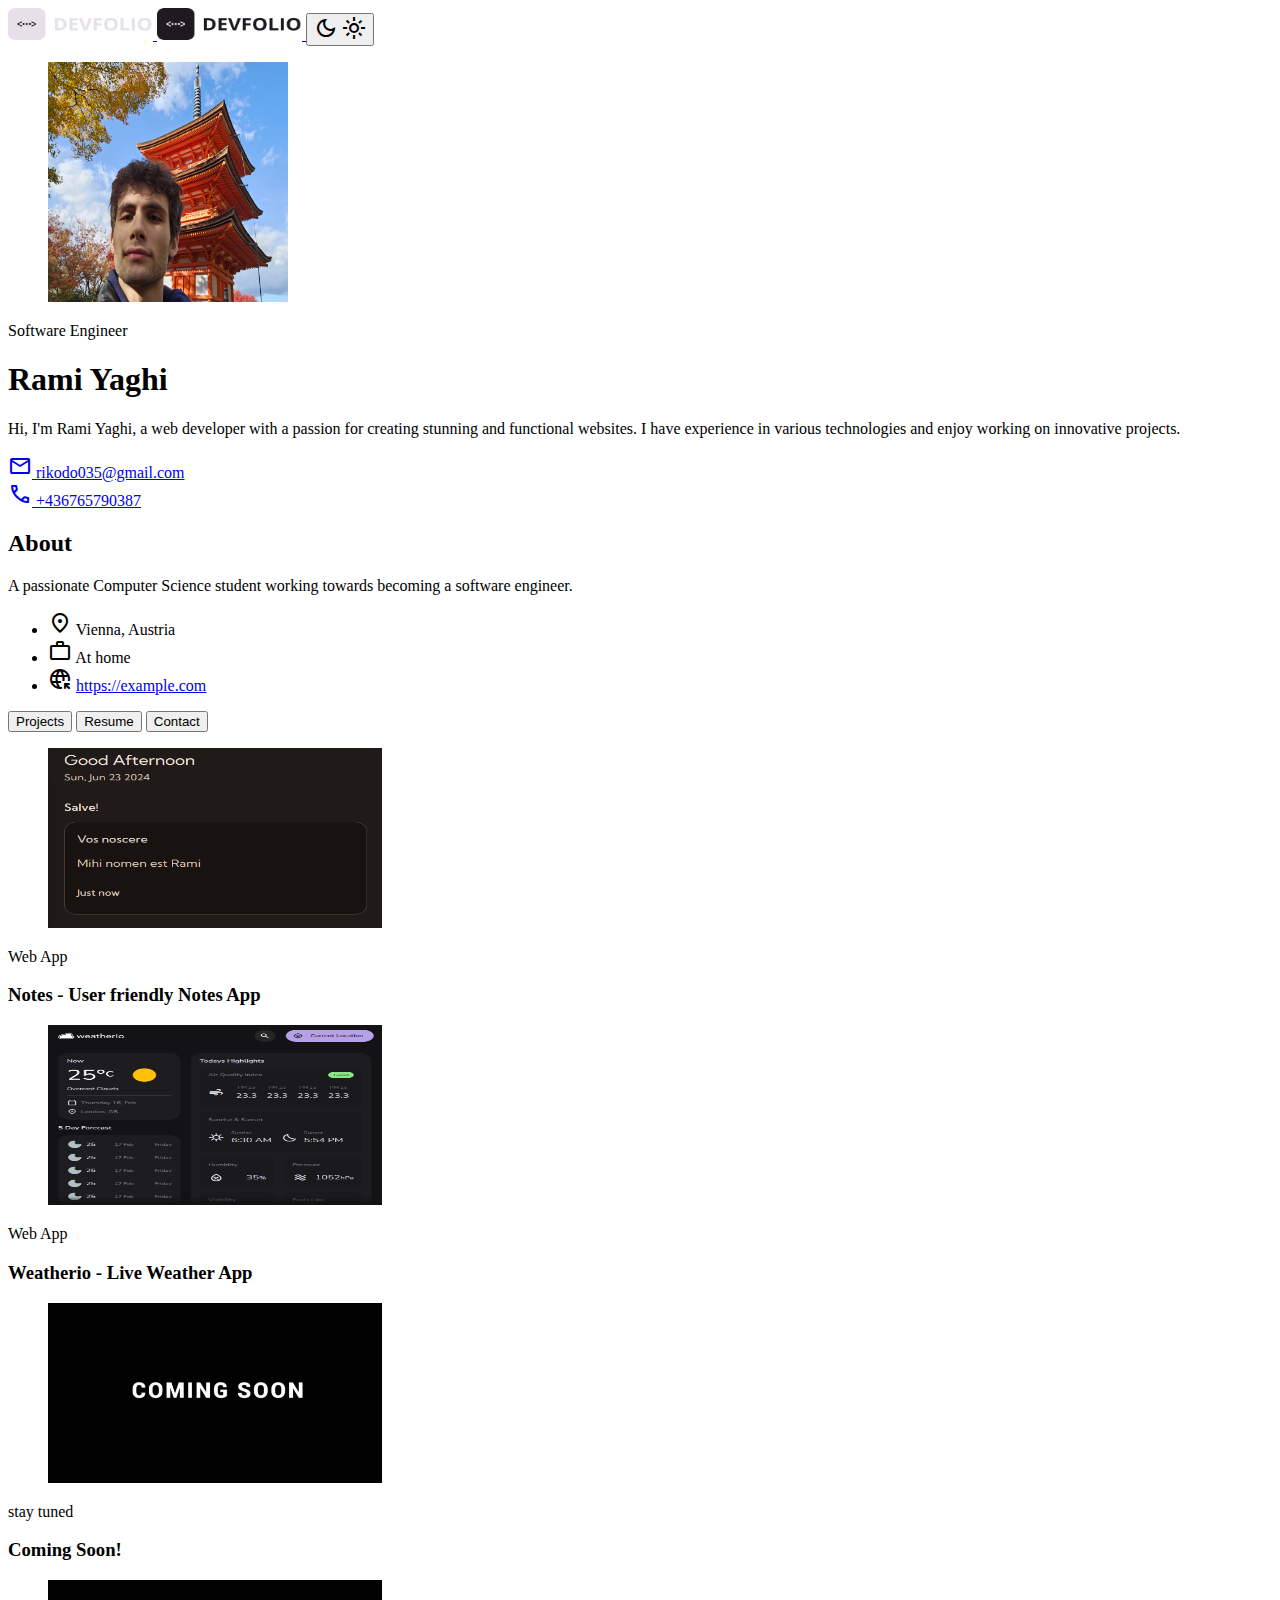
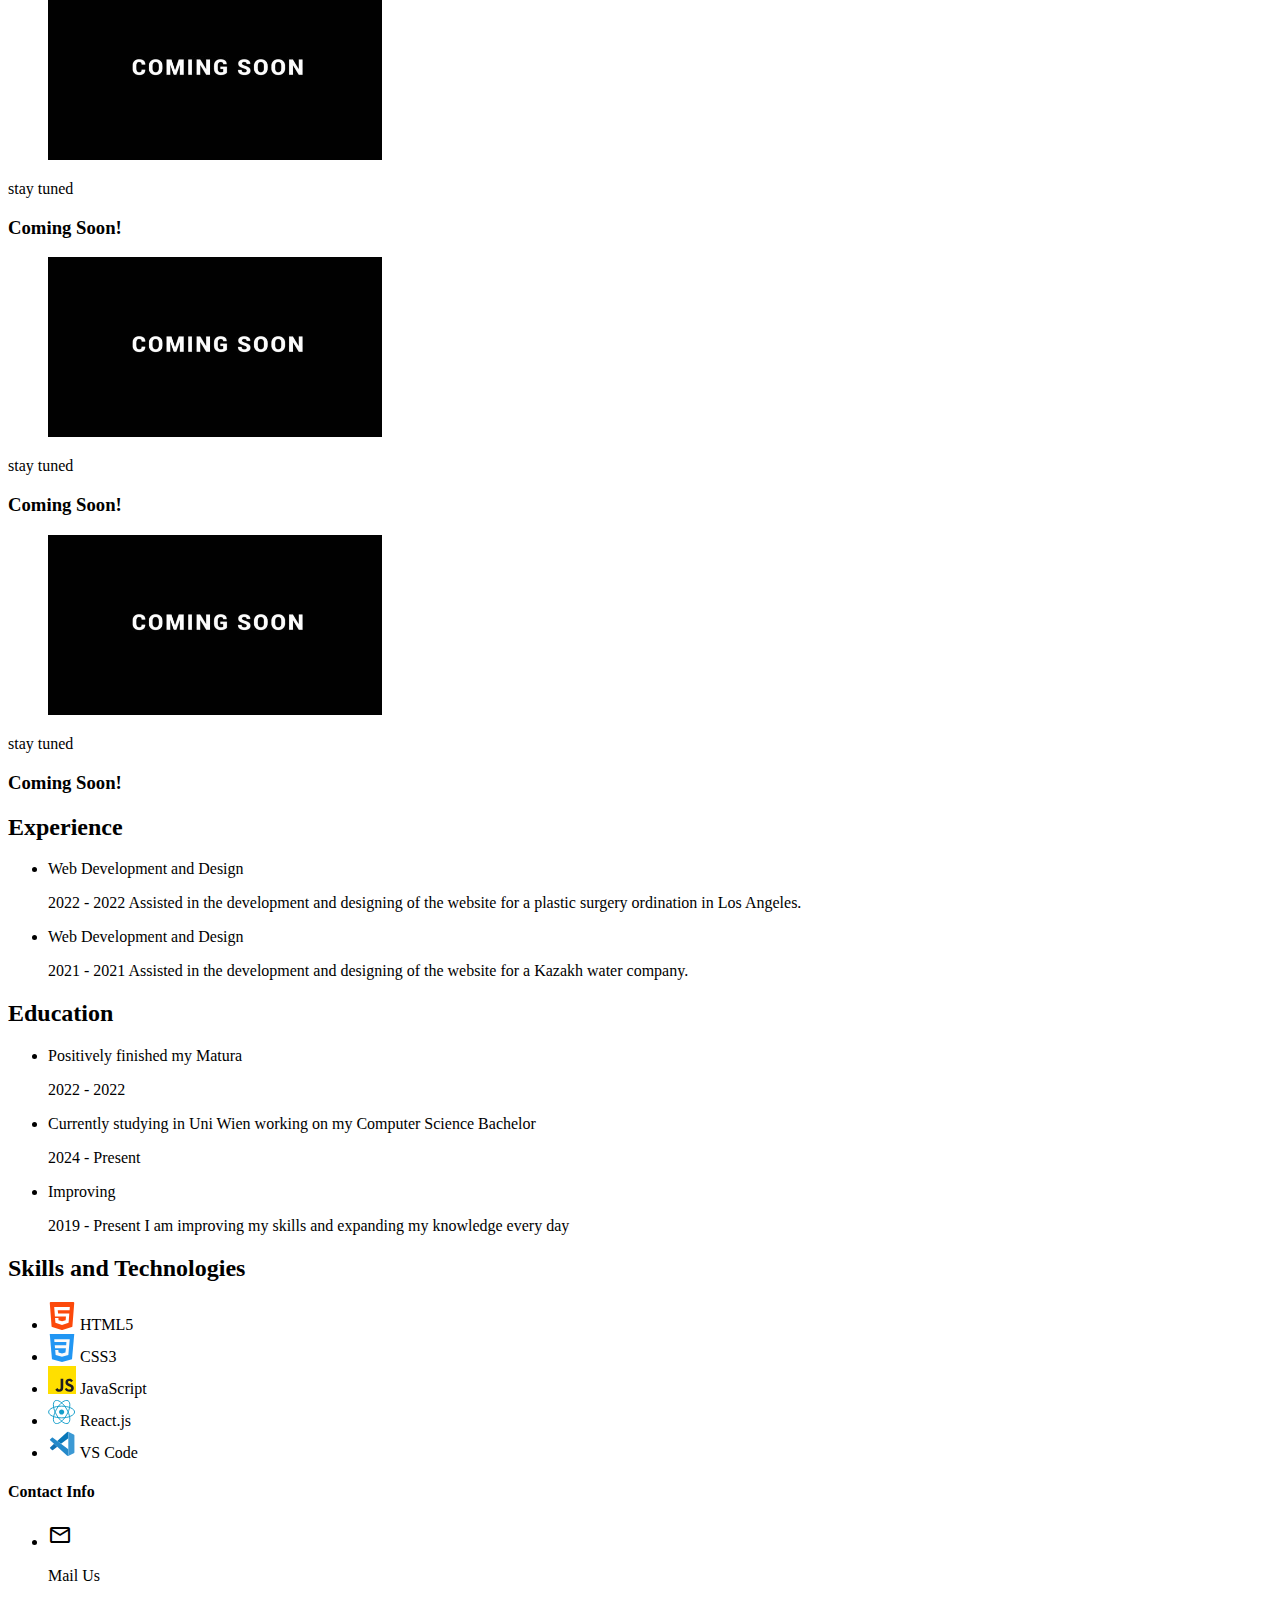
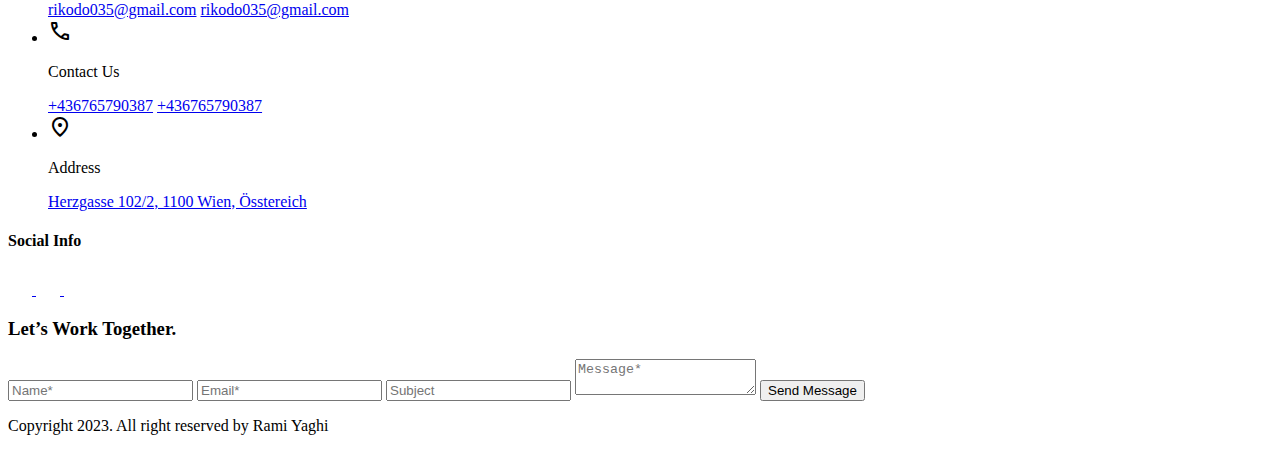
==== commit b2c7ef86: "Add files via upload" ====
--- a/index.html
+++ b/index.html
@@ -35,7 +35,7 @@
   <!-- 
     - custom css link
   -->
-  <link rel="stylesheet" href="style.css">
+  <link rel="stylesheet" href="./css/style.css">
 
 </head>
 
@@ -647,4 +647,4 @@
 
 </body>
 
-</html>
+</html>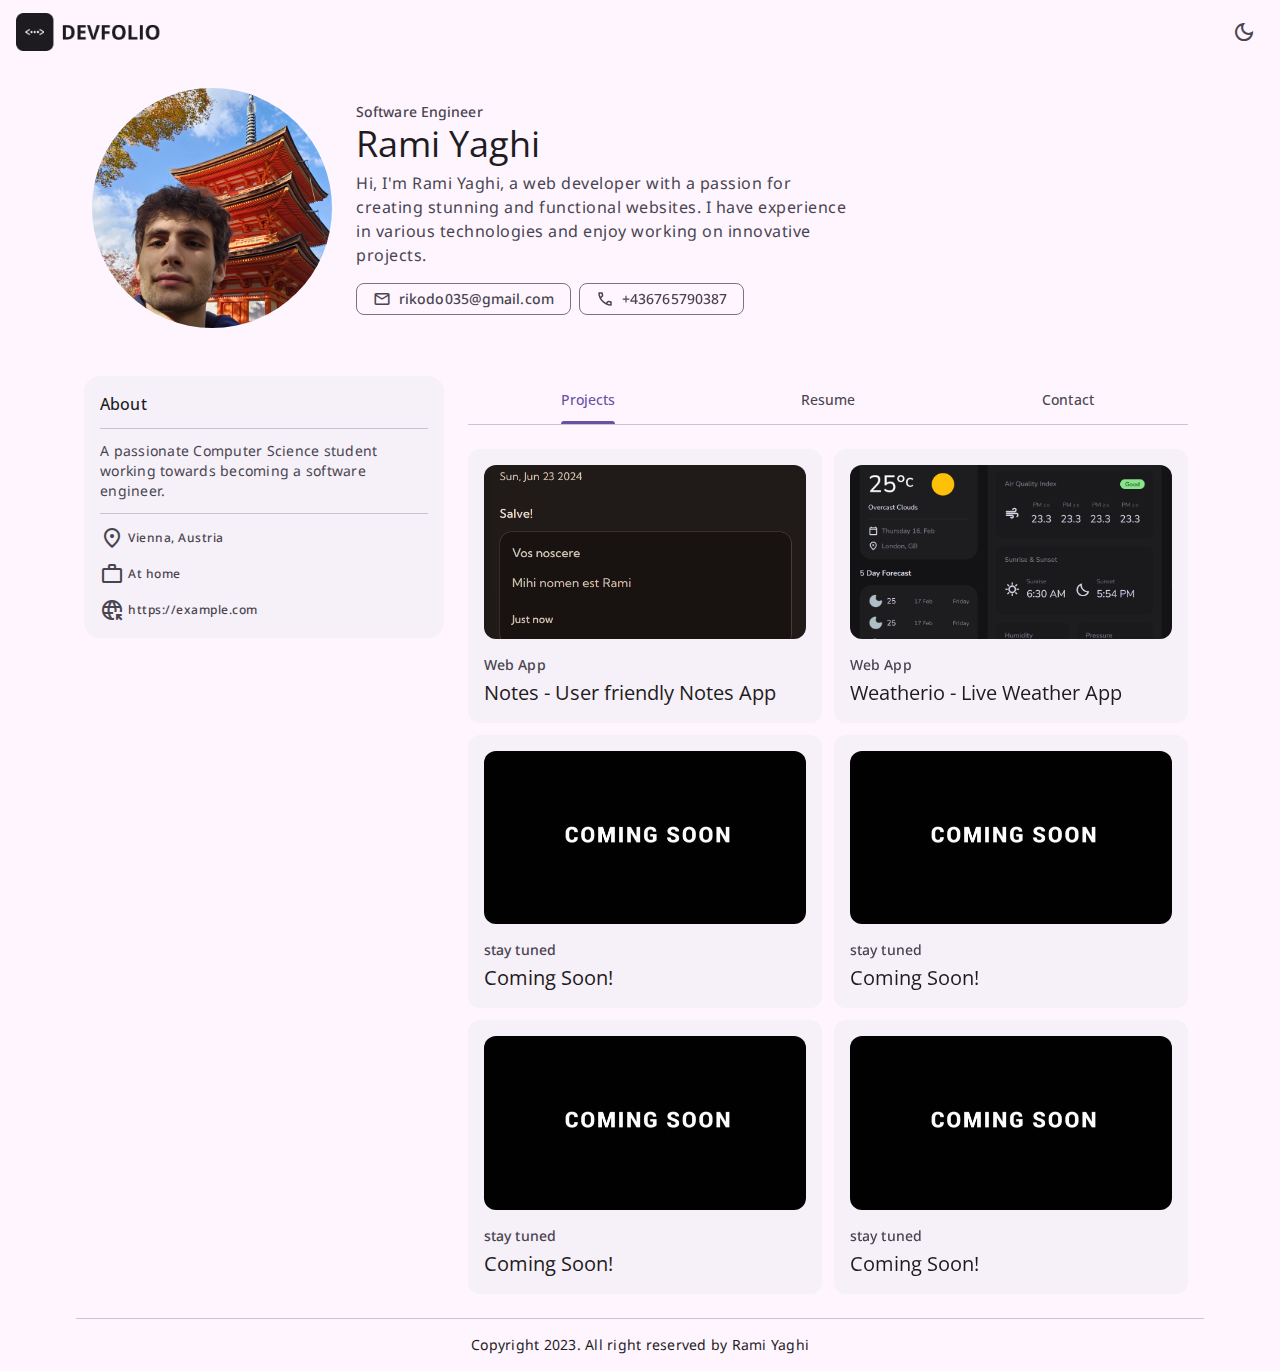
==== commit 1ad5ceb6: "Update index.html" ====
--- a/index.html
+++ b/index.html
@@ -35,7 +35,7 @@
   <!-- 
     - custom css link
   -->
-  <link rel="stylesheet" href="./css/style.css">
+  <link rel="stylesheet" href="style.css">
 
 </head>
 
@@ -643,8 +643,8 @@
   <!-- 
     - custom js link
   -->
-  <script src="./js/script.js"></script>
+  <script src="script.js"></script>
 
 </body>
 
-</html>+</html>
--- a/style.css
+++ b/style.css
@@ -0,0 +1,881 @@
+/*-----------------------------------*\
+  #style.css
+\*-----------------------------------*/
+
+
+
+
+
+
+/*-----------------------------------*\
+  #CUSTOM PROPERTY
+\*-----------------------------------*/
+
+:root {
+
+  /**
+   * COLORS
+   */
+
+  /* light theme */
+  --background-light: hsl(293, 100%, 98%);
+  --on-background-light: hsl(264, 8%, 12%);
+  --surface-light: hsl(293, 100%, 98%);
+  --on-surface-light: hsl(264, 8%, 12%);
+  --on-surface-variant-light: hsl(264, 7%, 29%);
+  --surface-container-low-light: hsl(278, 44%, 96%);
+  --surface-container-light: hsl(276, 38%, 95%);
+  --surface-bright-light: hsl(293, 100%, 98%);
+  --primary-light: hsl(256, 34%, 48%);
+  --on-primary-light: hsl(0, 0%, 100%);
+  --outline-light: hsl(270, 4%, 47%);
+  --outline-variant-light: hsl(270, 11%, 79%);
+
+  /* dark theme */
+  --background-dark: hsl(260, 14%, 8%);
+  --on-background-dark: hsl(280, 17%, 90%);
+  --surface-dark: hsl(260, 14%, 8%);
+  --on-surface-dark: hsl(280, 17%, 90%);
+  --on-surface-variant-dark: hsl(270, 11%, 79%);
+  --surface-container-low-dark: hsl(264, 8%, 12%);
+  --surface-container-dark: hsl(257, 10%, 14%);
+  --surface-bright-dark: hsl(270, 5%, 23%);
+  --primary-dark: hsl(258, 100%, 87%);
+  --on-primary-dark: hsl(259, 58%, 28%);
+  --outline-dark: hsl(264, 5%, 58%);
+  --outline-variant-dark: hsl(264, 7%, 29%);
+
+  /**
+   * TYPOGRAPHY
+   */
+
+  /* font family */
+  --font-primary: 'Open Sans', sans-serif;
+  --font-secondary: 'Noto Sans', sans-serif;
+
+  /* font size */
+  --base-font-size: 62.5%;
+  --display-large: 5.7rem;
+  --display-medium: 4.5rem;
+  --display-small: 3.6rem;
+  --headline-large: 3.2rem;
+  --headline-medium: 2.8rem;
+  --headline-small: 2.4rem;
+  --title-large: 2rem;
+  --title-medium: 1.6rem;
+  --title-small: 1.4rem;
+  --label-large: 1.4rem;
+  --label-medium: 1.2rem;
+  --label-small: 1.1rem;
+  --body-large: 1.6rem;
+  --body-medium: 1.4rem;
+  --body-small: 1.2rem;
+
+  /* font weight */
+  --weight-regular: 400;
+  --weight-medium: 500;
+
+  /**
+   * BORDER RADIUS
+   */
+
+  --radius-extra-small: 4px;
+  --radius-small: 8px;
+  --radius-medium: 12px;
+  --radius-large: 16px;
+  --radius-full: 500px;
+  --radius-circle: 50%;
+
+  /**
+   * BOX SHADOW
+   */
+
+  --elevation-1: 0px 1px 3px 1px #00000026, 0px 1px 2px 0px #0000004d;
+
+  /**
+   * OTHER
+   */
+
+  --section-padding: 24px;
+  --top-bar-height: 64px;
+
+}
+
+[data-theme="light"] {
+
+  color-scheme: light;
+
+  --background: var(--background-light);
+  --on-background: var(--on-background-light);
+  --surface: var(--surface-light);
+  --on-surface: var(--on-surface-light);
+  --on-surface-variant: var(--on-surface-variant-light);
+  --surface-container-low: var(--surface-container-low-light);
+  --surface-container: var(--surface-container-light);
+  --surface-bright: var(--surface-bright-light);
+  --primary: var(--primary-light);
+  --on-primary: var(--on-primary-light);
+  --outline: var(--outline-light);
+  --outline-variant: var(--outline-variant-light);
+
+}
+
+[data-theme="dark"] {
+
+  color-scheme: dark;
+
+  --background: var(--background-dark);
+  --on-background: var(--on-background-dark);
+  --surface: var(--surface-dark);
+  --on-surface: var(--on-surface-dark);
+  --on-surface-variant: var(--on-surface-variant-dark);
+  --surface-container-low: var(--surface-container-low-dark);
+  --surface-container: var(--surface-container-dark);
+  --surface-bright: var(--surface-bright-dark);
+  --primary: var(--primary-dark);
+  --on-primary: var(--on-primary-dark);
+  --outline: var(--outline-dark);
+  --outline-variant: var(--outline-variant-dark);
+
+}
+
+@media (prefers-reduced-motion: no-preference) {
+
+  :root {
+
+    /**
+     * TRANSITION
+     */
+
+    /* duration */
+    --motion-duration-short-1: 100ms;
+
+    /* easing */
+    --motion-easing-linear: cubic-bezier(0, 0, 1, 1);
+
+  }
+
+}
+
+
+
+
+
+/*-----------------------------------*\
+  #RESET
+\*-----------------------------------*/
+
+*,
+*::before,
+*::after {
+  margin: 0;
+  padding: 0;
+  box-sizing: border-box;
+}
+
+li { list-style: none; }
+
+a,
+img,
+span,
+input,
+button,
+textarea { display: block; }
+
+a {
+  color: inherit;
+  text-decoration: none;
+}
+
+img { height: auto; }
+
+input,
+button,
+textarea {
+  background: none;
+  border: none;
+  font: inherit;
+}
+
+input,
+textarea { width: 100%; }
+
+button { cursor: pointer; }
+
+textarea { resize: none; }
+
+html {
+  font-family: var(--font-secondary);
+  font-size: var(--base-font-size);
+  scroll-behavior: smooth;
+}
+
+body {
+  background-color: var(--background);
+  color: var(--on-background);
+  font-size: var(--body-large);
+}
+
+
+
+
+
+/*-----------------------------------*\
+  #TYPOGRAPHY
+\*-----------------------------------*/
+
+.display-large {
+  font-family: var(--font-primary);
+  font-size: var(--display-large);
+  font-weight: var(--weight-regular);
+  line-height: 64px;
+  letter-spacing: -0.25px;
+}
+
+.display-medium {
+  font-family: var(--font-primary);
+  font-size: var(--display-medium);
+  font-weight: var(--weight-regular);
+  line-height: 52px;
+}
+
+.display-small {
+  font-family: var(--font-primary);
+  font-size: var(--display-small);
+  font-weight: var(--weight-regular);
+  line-height: 44px;
+}
+
+.headline-large {
+  font-family: var(--font-primary);
+  font-size: var(--headline-large);
+  font-weight: var(--weight-regular);
+  line-height: 40px;
+}
+
+.headline-medium {
+  font-family: var(--font-primary);
+  font-size: var(--headline-medium);
+  font-weight: var(--weight-regular);
+  line-height: 36px;
+}
+
+.headline-small {
+  font-family: var(--font-primary);
+  font-size: var(--headline-small);
+  font-weight: var(--weight-regular);
+  line-height: 32px;
+}
+
+.title-large {
+  font-family: var(--font-primary);
+  font-size: var(--title-large);
+  font-weight: var(--weight-regular);
+  line-height: 28px;
+}
+
+.title-medium {
+  font-family: var(--font-primary);
+  font-size: var(--title-medium);
+  font-weight: var(--weight-medium);
+  line-height: 24px;
+  letter-spacing: 0.15px;
+}
+
+.title-small {
+  font-family: var(--font-primary);
+  font-size: var(--title-small);
+  font-weight: var(--weight-medium);
+  line-height: 20px;
+  letter-spacing: 0.1px;
+}
+
+.body-large {
+  font-size: var(--body-large);
+  font-weight: var(--weight-regular);
+  line-height: 24px;
+  letter-spacing: 0.5px;
+}
+
+.body-medium {
+  font-size: var(--body-medium);
+  font-weight: var(--weight-regular);
+  line-height: 20px;
+  letter-spacing: 0.25px;
+}
+
+.body-small {
+  font-size: var(--body-small);
+  font-weight: var(--weight-regular);
+  line-height: 16px;
+  letter-spacing: 0.4px;
+}
+
+.label-large {
+  font-size: var(--label-large);
+  font-weight: var(--weight-medium);
+  line-height: 20px;
+  letter-spacing: 0.1px;
+}
+
+.label-medium {
+  font-size: var(--label-medium);
+  font-weight: var(--weight-medium);
+  line-height: 16px;
+  letter-spacing: 0.5px;
+}
+
+.label-small {
+  font-size: var(--label-small);
+  font-weight: var(--weight-medium);
+  line-height: 16px;
+  letter-spacing: 0.5px;
+}
+
+
+
+
+
+/*-----------------------------------*\
+  #REUSED STYLE
+\*-----------------------------------*/
+
+.material-symbols-outlined {
+  width: 1em;
+  height: 1em;
+  display: block;
+  font-variation-settings: 
+  'FILL' 0,
+  'wght' 400,
+  'GRAD' 0,
+  'opsz' 24;
+}
+
+:has(> .state-layer) {
+  position: relative;
+  overflow: hidden;
+  z-index: 1;
+}
+
+.state-layer {
+  position: absolute;
+  inset: 0;
+  background-color: var(--state-layer-bg);
+  transition: var(--motion-duration-short-1) var(--motion-easing-linear);
+  opacity: 0;
+}
+
+:has(> .state-layer):hover .state-layer { opacity: 0.08; }
+
+:has(> .state-layer):is(:focus, :focus-visible, :active) .state-layer {
+  opacity: 0.12;
+}
+
+.section { padding-block: var(--section-padding); }
+
+.container { padding-inline: 16px; }
+
+.img-holder {
+  aspect-ratio: var(--width) / var(--height);
+  background-color: transparent;
+  overflow: hidden;
+}
+
+.img-cover {
+  width: 100%;
+  height: 100%;
+  object-fit: cover;
+}
+
+.tab-content:not(.active) { display: none; }
+
+.section-title { margin-block-end: 16px; }
+
+
+
+
+
+/*-----------------------------------*\
+  #COMPONENT
+\*-----------------------------------*/
+
+/**
+ * BUTTON
+ */
+
+.icon-btn {
+  width: 40px;
+  height: 40px;
+  display: grid;
+  place-items: center;
+}
+
+.btn {
+  height: 40px;
+  display: grid;
+  place-items: center;
+  padding-inline: 24px;
+  border-radius: var(--radius-full);
+  background-color: var(--primary);
+  color: var(--on-primary);
+  font-weight: var(--weight-medium);
+  overflow: hidden;
+  --state-layer-bg: var(--on-primary);
+}
+
+.btn:hover:not(:focus) { box-shadow: var(--elevation-1); }
+
+
+/**
+ * TAB
+ */
+
+.primary-tabs {
+  background-color: var(--background);
+  margin-block-start: 24px;
+  margin-inline: 16px;
+  display: grid;
+  grid-template-columns: repeat(3, 1fr);
+  justify-content: center;
+  border-block-end: 1px solid var(--outline-variant);
+}
+
+.tab-btn {
+  height: 48px;
+  width: 100%;
+  display: grid;
+  place-content: center;
+  background-color: var(--surface);
+  color: var(--on-surface-variant);
+  --state-layer-bg: var(--on-surface-variant);
+}
+
+.tab-btn.active {
+  color: var(--primary);
+  --state-layer-bg: var(--primary);
+}
+
+.tab-text {
+  position: relative;
+  height: 48px;
+  line-height: 48px;
+}
+
+.tab-text::after {
+  content: "";
+  position: absolute;
+  bottom: 0;
+  left: 0;
+  width: 100%;
+  height: 3px;
+  border-radius: 3px 3px 0 0;
+  background-color: var(--primary);
+  opacity: 0;
+}
+
+.tab-btn.active .tab-text::after { opacity: 1; }
+
+
+/**
+ * CHIP
+ */
+
+.chip {
+  height: 32px;
+  max-width: max-content;
+  display: flex;
+  justify-content: center;
+  align-items: center;
+  gap: 8px;
+  padding-inline: 16px;
+  border: 1px solid var(--outline);
+  border-radius: var(--radius-small);
+  background-color: var(--surface);
+  color: var(--on-surface-variant);
+  --state-layer-bg: var(--on-surface-variant);
+}
+
+.chip .material-symbols-outlined { font-size: 1.8rem; }
+
+
+/**
+ * CARD
+ */
+
+.card {
+  background-color: var(--surface-container-low);
+  border-radius: var(--radius-medium);
+  padding: 16px;
+  display: grid;
+  gap: 16px;
+  --state-layer-bg: var(--on-surface);
+}
+
+.card-banner { border-radius: var(--radius-medium); }
+
+.card-content {
+  display: grid;
+  gap: 4px;
+}
+
+.card-subtitle { color: var(--on-surface-variant); }
+
+.card-title { color: var(--on-surface); }
+
+
+/**
+ * INPUT FIELD
+ */
+
+.input-field,
+.textarea {
+  color: var(--on-surface);
+  padding: 13px 16px;
+  box-shadow: inset 0 0 0 1px var(--outline);
+  border-radius: var(--radius-extra-small);
+  outline: none;
+  transition: box-shadow var(--motion-duration-short-1) var(--motion-easing-linear);
+}
+
+.textarea {
+  height: 120px;
+  padding: 16px;
+}
+
+:where(.input-field, .textarea)::placeholder { color: var(--on-surface-variant); }
+
+:where(.input-field, .textarea):focus { box-shadow: inset 0 0 0 2px var(--primary); }
+
+
+
+
+
+/*-----------------------------------*\
+  #TOP BAR
+\*-----------------------------------*/
+
+.topbar {
+  background-color: var(--background);
+  position: fixed;
+  top: 0;
+  left: 0;
+  width: 100%;
+  height: var(--top-bar-height);
+  display: flex;
+  justify-content: space-between;
+  align-items: center;
+  padding-inline: 16px;
+  z-index: 4;
+}
+
+[data-theme="dark"] .logo .light,
+[data-theme="light"] .logo .dark { display: none; }
+
+[data-theme="dark"] .logo .dark,
+[data-theme="light"] .logo .light { display: block; }
+
+.theme-btn {
+  color: var(--on-surface-variant);
+  --state-layer-bg: var(--on-surface-variant);
+  border-radius: var(--radius-full);
+  overflow: hidden;
+}
+
+[data-theme="dark"] .theme-btn .dark,
+[data-theme="light"] .theme-btn .light { display: none; }
+
+
+
+
+
+/*-----------------------------------*\
+  #HERO
+\*-----------------------------------*/
+
+.hero { padding-block-start: calc(var(--top-bar-height) + 24px); }
+
+.hero .container {
+  display: grid;
+  align-items: center;
+  gap: 24px;
+}
+
+.hero-banner {
+  width: 240px;
+  border-radius: var(--radius-circle);
+}
+
+.hero-content { max-width: 500px; }
+
+.hero .section-subtitle { color: var(--on-surface-variant); }
+
+.hero .section-text {
+  margin-block: 5px 16px;
+  color: var(--on-surface-variant);
+}
+
+.hero .btn-wrapper {
+  display: flex;
+  flex-wrap: wrap;
+  gap: 8px;
+}
+
+
+
+
+
+/*-----------------------------------*\
+  #ABOUT CARD
+\*-----------------------------------*/
+
+.about-card {
+  background-color: var(--surface-container-low);
+  color: var(--on-surface-variant);
+  margin-inline: 16px;
+  padding: 16px;
+  margin-block-start: 24px;
+  border-radius: var(--radius-large);
+}
+
+.about-card .card-title { color: var(--on-surface); }
+
+.about-card .card-text {
+  margin-block: 12px;
+  padding-block: 12px;
+  border-block: 1px solid var(--outline-variant);
+}
+
+.about-list {
+  display: grid;
+  gap: 12px;
+}
+
+.list-item {
+  display: flex;
+  align-items: center;
+  gap: 4px;
+}
+
+
+
+
+
+/*-----------------------------------*\
+  #PROJECT
+\*-----------------------------------*/
+
+.project-list {
+  display: grid;
+  grid-template-columns: repeat(auto-fit, minmax(260px, 1fr));
+  gap: 12px;
+}
+
+
+
+
+
+/*-----------------------------------*\
+  #RESUME
+\*-----------------------------------*/
+
+.resume-tab .list {
+  display: grid;
+  grid-template-columns: repeat(auto-fit, minmax(300px, 1fr));
+  gap: 24px;
+  margin-block-end: 28px;
+}
+
+.resume-card {
+  display: grid;
+  gap: 4px;
+}
+
+.resume-card .card-subtitle { color: var(--primary); }
+
+.resume-card .card-text { color: var(--on-surface-variant); }
+
+.resume-bottom-list {
+  display: grid;
+  grid-template-columns: repeat(auto-fit, minmax(150px, 1fr));
+  gap: 12px;
+}
+
+.resume-bottom-item {
+  background-color: var(--surface-container);
+  display: flex;
+  align-items: center;
+  gap: 8px;
+  padding: 12px;
+  border-radius: var(--radius-small);
+}
+
+.resume-bottom-item .icon { height: 28px; }
+
+
+
+
+
+/*-----------------------------------*\
+  #CONTACT
+\*-----------------------------------*/
+
+.contact-tab { padding-block-end: 0; }
+
+.contact-tab .container { padding-block-end: 24px; }
+
+.contact-info,
+.contact-info-list {
+  display: grid;
+  gap: 12px;
+}
+
+.contact-info { margin-block-end: 24px; }
+
+.contact-info-list {
+  padding-block-end: 12px;
+  border-block-end: 1px solid var(--outline-variant);
+}
+
+.contact-info-item {
+  display: flex;
+  align-items: center;
+  gap: 12px;
+}
+
+.contact-info .icon-box {
+  width: 48px;
+  height: 48px;
+  flex-shrink: 0;
+  display: grid;
+  place-items: center;
+  color: var(--on-surface-variant);
+}
+
+.info-content {
+  display: grid;
+  gap: 4px;
+}
+
+.info-title {
+  color: var(--on-surface-variant);
+  opacity: 0.6;
+}
+
+.info-text { color: var(--on-surface-variant); }
+
+.social-list {
+  display: flex;
+  gap: 12px;
+}
+
+.social-item { padding: 12px; }
+
+.input-wrapper {
+  margin-block-start: 16px;
+  display: grid;
+  gap: 10px;
+}
+
+.contact-form {
+  background-color: var(--surface-container);
+  padding: 16px;
+  margin-block-end: 16px;
+  border-radius: var(--radius-medium);
+}
+
+
+
+
+
+/*-----------------------------------*\
+  #FOOTER
+\*-----------------------------------*/
+
+.footer .container {
+  text-align: center;
+  padding: 16px;
+  border-block-start: 1px solid var(--outline-variant);
+}
+
+
+
+
+
+/*-----------------------------------*\
+  #MEDIA QUERIES
+\*-----------------------------------*/
+
+/**
+ * responsive for larger than 768px screen
+ */
+
+@media (min-width: 768px) {
+
+  /**
+   * REUSED STYLE
+   */
+
+  .article {
+    position: relative;
+    display: grid;
+    grid-template-columns: 0.5fr 1fr;
+    align-items: flex-start;
+  }
+
+  .about-card,
+  .primary-tabs {
+    position: sticky;
+    top: 64px;
+  }
+
+  .primary-tabs { z-index: 2; }
+
+
+
+  /**
+   * HERO
+   */
+
+  .hero .container { grid-template-columns: 0.2fr 1fr; }
+
+}
+
+
+
+
+
+/**
+ * responsive for larger than 1200px screen
+ */
+
+@media (min-width: 1200px) {
+
+  /**
+   * REUSED STYLE
+   */
+
+  .container,
+  .article {
+    max-width: 1128px;
+    margin-inline: auto;
+  }
+
+
+  /**
+   * ABOUT CARD
+   */
+
+  .about-card { margin-inline: 8px; }
+
+  /**
+   * CONTACT
+   */
+
+  .contact-tab .container {
+    display: grid;
+    align-items: flex-start;
+    grid-template-columns: 0.6fr 1fr;
+    gap: 24px;
+  }
+
+}